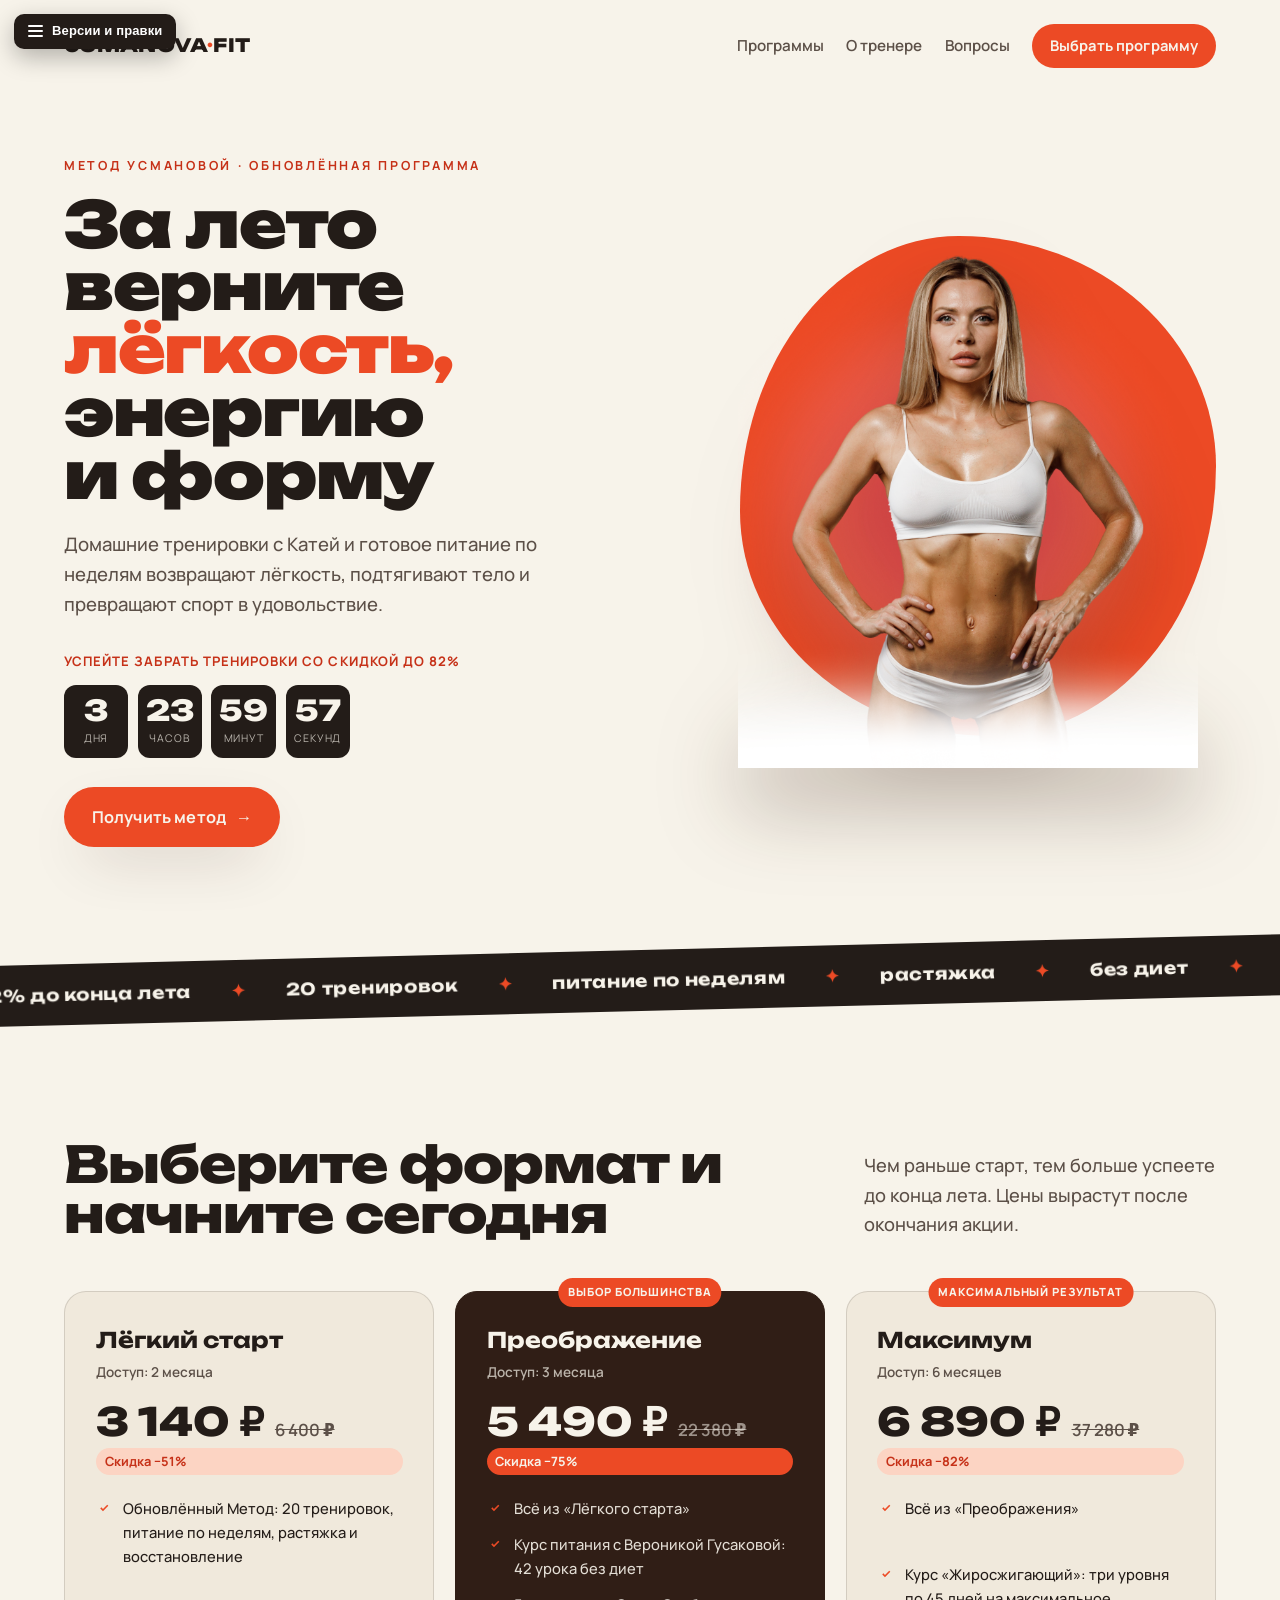
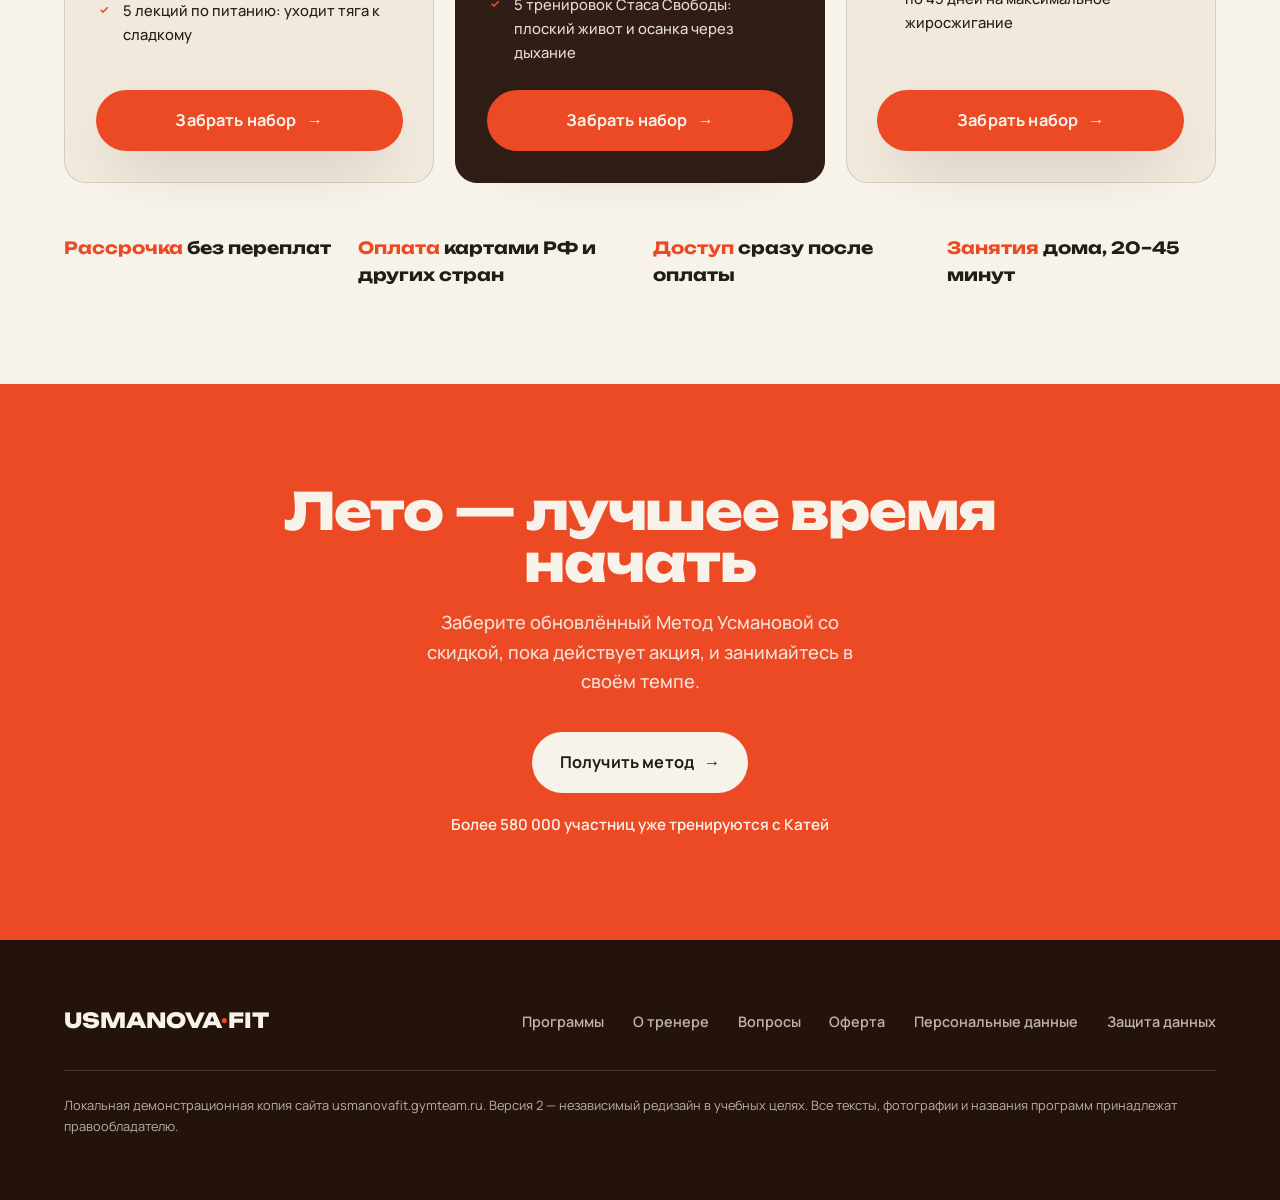
==== site/maysale2026_7-v2.html @ 2be053d5 "Add offline mirror of usmanovafit landing plus redesigned v2 Mirror the usmanovafit.gymteam.ru landi" ====
<!DOCTYPE html>
<html lang="ru">
<head>
<meta charset="utf-8">
<meta name="viewport" content="width=device-width, initial-scale=1">
<title>USMANOVA·FIT — Метод Усмановой со скидкой до 82%</title>
<meta name="description" content="Обновлённый Метод Усмановой: домашние тренировки и питание. Успейте забрать со скидкой до 82%.">
<link rel="stylesheet" href="assets/fonts/fonts.css">
<link rel="stylesheet" href="assets/v2/style.css">
</head>
<body>
<header class="wrap topbar">
  <a href="mainpage-v2.html" class="brand">USMANOVA<span>·</span>FIT</a>
  <nav class="topbar__cta">
    <a href="mainpage-v2.html#programs" class="topbar__link">Программы</a>
    <a href="mainpage-v2.html#about" class="topbar__link">О тренере</a>
    <a href="mainpage-v2.html#faq" class="topbar__link">Вопросы</a>
    <a href="maysale2026_7-v2.html" class="btn btn--flame" style="padding:.7em 1.2em; font-size:.92rem">Выбрать программу</a>
  </nav>
</header>
<section class="offer-hero wrap">
  <div class="offer-hero__grid">
    <div>
      <p class="eyebrow rv">Метод Усмановой · обновлённая программа</p>
      <h1 class="rv" style="margin-top:1rem">За лето верните<br><span class="flame">лёгкость,</span> энергию<br>и форму</h1>
      <p class="offer-hero__lead rv rv-d1">Домашние тренировки с Катей и готовое питание по неделям возвращают лёгкость, подтягивают тело и превращают спорт в удовольствие.</p>
      <div class="countdown rv rv-d1">
        <span class="countdown__lbl">Успейте забрать тренировки со скидкой до 82%</span>
        <div class="cd" data-days="4">
          <div class="cd__cell" data-u="d"><div class="cd__n">4</div><div class="cd__u">дня</div></div>
          <div class="cd__cell" data-u="h"><div class="cd__n">01</div><div class="cd__u">часов</div></div>
          <div class="cd__cell" data-u="m"><div class="cd__n">17</div><div class="cd__u">минут</div></div>
          <div class="cd__cell" data-u="s"><div class="cd__n">08</div><div class="cd__u">секунд</div></div>
        </div>
      </div>
      <div class="hero__actions rv rv-d2" style="margin-top:1.8rem">
        <a href="#tariffs" class="btn btn--flame">Получить метод <span class="btn__arrow">→</span></a>
      </div>
    </div>
    <div class="offer-hero__media rv rv-d1">
      <div class="hero__blob"></div>
      <img class="offer-hero__ph" src="assets/fs-thb01.getcourse.ru/thumb_481964f1ff.png" alt="Катя Усманова">
    </div>
  </div>
</section>

<div class="marq" aria-hidden="true"><div class="marq__row">
  <span>−82% до конца лета</span><span>20 тренировок</span><span>питание по неделям</span><span>растяжка</span><span>без диет</span><span>рассрочка</span>
  <span>−82% до конца лета</span><span>20 тренировок</span><span>питание по неделям</span><span>растяжка</span><span>без диет</span><span>рассрочка</span>
</div></div>

<section class="tariffs wrap" id="tariffs">
  <a id="form" style="position:relative; top:-90px"></a>
  <div class="sec-head">
    <h2 class="rv">Выберите формат и начните сегодня</h2>
    <p class="rv rv-d1">Чем раньше старт, тем больше успеете до конца лета. Цены вырастут после окончания акции.</p>
  </div>
  <div class="tgrid">
    <div class="tcard rv">
      <div class="tcard__name">Лёгкий старт</div>
      <div class="tcard__period">Доступ: 2 месяца</div>
      <div class="tcard__price"><span class="tcard__new">3 140 ₽</span><span class="tcard__old">6 400 ₽</span></div>
      <div class="tcard__disc">Скидка −51%</div>
      <ul class="tfeat"><li>Обновлённый Метод: 20 тренировок, питание по неделям, растяжка и восстановление</li><li>5 лекций по питанию: уходит тяга к сладкому</li></ul>
      <a href="#" class="btn btn--flame">Забрать набор <span class="btn__arrow">→</span></a>
    </div>
    <div class="tcard tcard--feat rv"><div class="tcard__flag">Выбор большинства</div>
      <div class="tcard__name">Преображение</div>
      <div class="tcard__period">Доступ: 3 месяца</div>
      <div class="tcard__price"><span class="tcard__new">5 490 ₽</span><span class="tcard__old">22 380 ₽</span></div>
      <div class="tcard__disc">Скидка −75%</div>
      <ul class="tfeat"><li>Всё из «Лёгкого старта»</li><li>Курс питания с Вероникой Гусаковой: 42 урока без диет</li><li>5 тренировок Стаса Свободы: плоский живот и осанка через дыхание</li></ul>
      <a href="#" class="btn btn--flame">Забрать набор <span class="btn__arrow">→</span></a>
    </div>
    <div class="tcard rv"><div class="tcard__flag">Максимальный результат</div>
      <div class="tcard__name">Максимум</div>
      <div class="tcard__period">Доступ: 6 месяцев</div>
      <div class="tcard__price"><span class="tcard__new">6 890 ₽</span><span class="tcard__old">37 280 ₽</span></div>
      <div class="tcard__disc">Скидка −82%</div>
      <ul class="tfeat"><li>Всё из «Преображения»</li><li>Курс «Жиросжигающий»: три уровня по 45 дней на максимальное жиросжигание</li></ul>
      <a href="#" class="btn btn--flame">Забрать набор <span class="btn__arrow">→</span></a>
    </div></div>
  <div class="guar">
    <div class="guar__i rv"><span>Рассрочка</span> без переплат</div>
    <div class="guar__i rv rv-d1"><span>Оплата</span> картами РФ и других стран</div>
    <div class="guar__i rv rv-d2"><span>Доступ</span> сразу после оплаты</div>
    <div class="guar__i rv rv-d3"><span>Занятия</span> дома, 20–45 минут</div>
  </div>
</section>

<section class="final">
  <div class="wrap">
    <h2 class="rv">Лето — лучшее время начать</h2>
    <p class="rv rv-d1">Заберите обновлённый Метод Усмановой со скидкой, пока действует акция, и занимайтесь в своём темпе.</p>
    <a href="#tariffs" class="btn btn--bone rv rv-d1">Получить метод <span class="btn__arrow">→</span></a>
    <small class="rv rv-d2">Более 580 000 участниц уже тренируются с Катей</small>
  </div>
</section>
<footer class="foot">
  <div class="wrap">
    <div class="foot__top">
      <div class="foot__brand">USMANOVA<span>·</span>FIT</div>
      <nav class="foot__links">
        <a href="mainpage-v2.html#programs">Программы</a>
        <a href="mainpage-v2.html#about">О тренере</a>
        <a href="mainpage-v2.html#faq">Вопросы</a>
        <a href="oferta_fitnes-v2.html">Оферта</a>
        <a href="personaldata-v2.html">Персональные данные</a>
        <a href="protection_fitnes-v2.html">Защита данных</a>
      </nav>
    </div>
    <div class="foot__legal">
      Локальная демонстрационная копия сайта usmanovafit.gymteam.ru. Версия&nbsp;2 — независимый редизайн в учебных целях. Все тексты, фотографии и названия программ принадлежат правообладателю.
    </div>
  </div>
</footer>

<!-- order modal -->
<div class="modal" id="orderModal" role="dialog" aria-modal="true" aria-labelledby="orderPlan" hidden>
  <div class="modal__backdrop" data-close></div>
  <div class="modal__dialog">
    <button class="modal__close" type="button" data-close aria-label="Закрыть">&times;</button>
    <div class="modal__order">
      <p class="modal__eyebrow">Оформление заказа</p>
      <div class="modal__plan" id="orderPlan">—</div>
      <div class="modal__meta" id="orderMeta"></div>
      <div class="modal__price">
        <span class="modal__new" id="orderNew"></span>
        <span class="modal__old" id="orderOld"></span>
        <span class="modal__disc" id="orderDisc"></span>
      </div>
      <form class="modal__form" id="orderForm" novalidate>
        <input type="text" name="name" placeholder="Ваше имя" required autocomplete="name">
        <input type="tel" name="phone" placeholder="Телефон" required autocomplete="tel">
        <input type="email" name="email" placeholder="E-mail" required autocomplete="email">
        <button type="submit" class="btn btn--flame">Перейти к оплате <span class="btn__arrow">→</span></button>
      </form>
      <p class="modal__note">Демонстрационная копия сайта — реальная оплата не производится.</p>
    </div>
    <div class="modal__success" hidden>
      <div class="modal__okico">
        <svg width="30" height="30" viewBox="0 0 24 24" fill="none"><path d="M5 12.5l4.5 4.5L19 7" stroke="#fff" stroke-width="2.6" stroke-linecap="round" stroke-linejoin="round"/></svg>
      </div>
      <h3>Заявка принята!</h3>
      <p>Мы свяжемся с вами и поможем оформить набор «<span id="okPlan"></span>».<br>Это демонстрация — оплата не производится.</p>
      <button type="button" class="btn btn--bone" data-close>Хорошо</button>
    </div>
  </div>
</div>

<!-- site-menu: versions + changes -->
<div id="siteMenu" class="smenu">
  <button class="smenu__toggle" type="button" aria-label="Версии и правки">
    <span class="smenu__bars"><i></i><i></i><i></i></span> Версии и правки
  </button>
  <div class="smenu__panel">
    <div class="smenu__label">Версия страницы</div>
    <div class="smenu__versions">
      <a class="smenu__ver" data-v="1" href="#">V1<small>Копия оригинала</small></a>
      <a class="smenu__ver" data-v="2" href="#">V2<small>Редизайн</small></a>
    </div>
    <div class="smenu__label">Отличия от оригинала</div>
    <ul class="smenu__list">
      <li><b>Плавная прокрутка</b> по якорям страницы.</li>
      <li><b>Фикс кнопки «Выбрать программу»</b> — на оригинале ведёт на несуществующий якорь <code>#form</code>.</li>
      <li><b>Починена модалка заказа</b> — на оригинале кнопки «Забрать набор» шлют форму на недоступный бэкенд; здесь показывается демо-подтверждение.</li>
      <li><b>V2 — полностью новый дизайн</b> сайта.</li>
    </ul>
  </div>
</div>
<script src="assets/v2/site.js"></script>
</body>
</html>
---- site/assets/fonts/fonts.css ----
/* Manrope cyrillic */
@font-face {
  font-family: 'Manrope';
  font-style: normal;
  font-weight: 400 800;
  font-display: swap;
  src: url(manrope-cyrillic.woff2) format('woff2');
  unicode-range: U+0301, U+0400-045F, U+0490-0491, U+04B0-04B1, U+2116;
}
/* Manrope latin */
@font-face {
  font-family: 'Manrope';
  font-style: normal;
  font-weight: 400 800;
  font-display: swap;
  src: url(manrope-latin.woff2) format('woff2');
  unicode-range: U+0000-00FF, U+0131, U+0152-0153, U+02BB-02BC, U+02C6, U+02DA, U+02DC, U+0304, U+0308, U+0329, U+2000-206F, U+20AC, U+2122, U+2191, U+2193, U+2212, U+2215, U+FEFF, U+FFFD;
}
/* Unbounded cyrillic */
@font-face {
  font-family: 'Unbounded';
  font-style: normal;
  font-weight: 400 900;
  font-display: swap;
  src: url(unbounded-cyrillic.woff2) format('woff2');
  unicode-range: U+0301, U+0400-045F, U+0490-0491, U+04B0-04B1, U+2116;
}
/* Unbounded latin */
@font-face {
  font-family: 'Unbounded';
  font-style: normal;
  font-weight: 400 900;
  font-display: swap;
  src: url(unbounded-latin.woff2) format('woff2');
  unicode-range: U+0000-00FF, U+0131, U+0152-0153, U+02BB-02BC, U+02C6, U+02DA, U+02DC, U+0304, U+0308, U+0329, U+2000-206F, U+20AC, U+2122, U+2191, U+2193, U+2212, U+2215, U+FEFF, U+FFFD;
}
---- site/assets/v2/style.css ----
@import url("menu.css");
/* ============ tokens ============ */
:root{
  --bone:      oklch(0.965 0.013 85);
  --bone-2:    oklch(0.935 0.018 82);
  --bone-3:    oklch(0.905 0.022 80);
  --ink:       oklch(0.235 0.014 55);
  --ink-soft:  oklch(0.44 0.02 55);
  --flame:     oklch(0.635 0.205 34);
  --flame-deep:oklch(0.545 0.19 32);
  --flame-tint:oklch(0.9 0.05 45);
  --espresso:  oklch(0.255 0.032 45);
  --espresso-2:oklch(0.205 0.03 45);
  --line:      oklch(0.235 0.014 55 / .14);
  --shadow:    0 22px 60px -24px oklch(0.235 0.05 45 / .45);
  --edge: clamp(1.15rem, 5vw, 6rem);
  --maxw: 1280px;
}
*{box-sizing:border-box}
html{scroll-behavior:smooth}
body{
  margin:0; background:var(--bone); color:var(--ink);
  font-family:"Manrope", system-ui, -apple-system, Arial, sans-serif;
  font-size:clamp(1rem,0.95rem + 0.25vw,1.14rem); line-height:1.62;
  -webkit-font-smoothing:antialiased; text-rendering:optimizeLegibility;
  overflow-x:hidden;
}
h1,h2,h3{font-family:"Unbounded", system-ui, sans-serif; margin:0; line-height:1.0; letter-spacing:-0.02em; font-weight:800}
p{margin:0}
a{color:inherit}
img{display:block; max-width:100%}
.wrap{max-width:var(--maxw); margin-inline:auto; padding-inline:var(--edge)}
.flame{color:var(--flame)}
.eyebrow{font-family:"Manrope"; font-weight:700; font-size:.78rem; letter-spacing:.22em;
  text-transform:uppercase; color:var(--flame-deep)}

/* ============ buttons ============ */
.btn{display:inline-flex; align-items:center; gap:.6em; border:0; cursor:pointer;
  font-family:"Manrope"; font-weight:700; font-size:1.02rem; letter-spacing:.01em;
  padding:1.05em 1.7em; border-radius:999px; text-decoration:none;
  transition:transform .5s cubic-bezier(.16,1,.3,1), background-color .25s, color .25s, box-shadow .5s cubic-bezier(.16,1,.3,1)}
.btn--flame{background:var(--flame); color:var(--bone); box-shadow:var(--shadow)}
.btn--flame:hover{background:var(--flame-deep); transform:translateY(-3px); box-shadow:0 30px 70px -26px oklch(0.545 0.19 32 / .6)}
.btn--ghost{background:transparent; color:var(--ink); border:1.5px solid var(--line)}
.btn--ghost:hover{border-color:var(--ink); transform:translateY(-3px)}
.btn--bone{background:var(--bone); color:var(--ink)}
.btn--bone:hover{transform:translateY(-3px); box-shadow:0 24px 60px -28px oklch(0 0 0 / .4)}
.btn__arrow{transition:transform .5s cubic-bezier(.16,1,.3,1)}
.btn:hover .btn__arrow{transform:translateX(4px)}

/* ============ top bar ============ */
.topbar{position:relative; z-index:5; display:flex; align-items:center; justify-content:space-between;
  padding-block:1.5rem; gap:1rem}
.brand{font-family:"Unbounded"; font-weight:800; font-size:1.15rem; letter-spacing:.02em; text-decoration:none}
.brand span{color:var(--flame)}
.topbar__cta{display:flex; align-items:center; gap:1.4rem}
.topbar__link{text-decoration:none; font-weight:600; font-size:.95rem; color:var(--ink-soft)}
.topbar__link:hover{color:var(--ink)}
@media(max-width:720px){ .topbar__link{display:none} }

/* ============ hero ============ */
.hero{position:relative; padding-top:clamp(1rem,3vw,2.5rem); padding-bottom:clamp(3rem,7vw,7rem)}
.hero__grid{display:grid; grid-template-columns:1.15fr .85fr; gap:clamp(1.5rem,4vw,4rem); align-items:center}
.hero__title{font-size:clamp(2.7rem,3.2vw + 2rem,6.2rem); font-weight:900; line-height:.96}
.hero__title .line{display:block; overflow:hidden}
.hero__title .line > span{display:block}
.hero__lead{margin-top:clamp(1.3rem,2vw,2rem); max-width:34ch; font-size:clamp(1.05rem,1rem + .3vw,1.25rem);
  color:var(--ink-soft); font-weight:500}
.hero__actions{margin-top:2.2rem; display:flex; flex-wrap:wrap; gap:.9rem 1rem; align-items:center}
.hero__note{margin-top:1.1rem; font-size:.85rem; color:var(--ink-soft); font-weight:600; opacity:.8}
.hero__stats{margin-top:clamp(2rem,4vw,3.2rem); display:flex; flex-wrap:wrap; gap:clamp(1.4rem,3vw,3rem);
  padding-top:1.6rem; border-top:1px solid var(--line)}
.stat__num{font-family:"Unbounded"; font-weight:800; font-size:clamp(1.5rem,1rem + 1.4vw,2.2rem); line-height:1}
.stat__lbl{font-size:.82rem; color:var(--ink-soft); font-weight:600; margin-top:.35rem; letter-spacing:.01em}
.hero__media{position:relative; align-self:stretch; min-height:clamp(340px,42vw,560px)}
.hero__blob{position:absolute; inset:auto 0 0 0; top:6%; left:8%; right:0;
  aspect-ratio:1/1.05; background:var(--flame); border-radius:46% 54% 47% 53% / 55% 46% 54% 45%;
  filter:none}
.hero__ph{position:absolute; z-index:2; bottom:0; left:50%; transform:translateX(-50%);
  width:min(112%,540px); filter:drop-shadow(0 40px 40px oklch(0.235 0.05 45 / .28))}
.hero__tag{position:absolute; z-index:3; right:-2%; top:14%; background:var(--bone); color:var(--ink);
  border-radius:14px; padding:.75rem 1rem; box-shadow:var(--shadow); font-weight:700; font-size:.9rem;
  display:flex; align-items:center; gap:.55rem}
.hero__tag b{font-family:"Unbounded"; font-size:1.05rem}
.hero__tag .dot{width:.55rem;height:.55rem;border-radius:50%;background:var(--flame)}
@media(max-width:880px){
  .hero__grid{grid-template-columns:1fr}
  .hero__media{order:-1; min-height:min(78vw,460px); margin-inline:auto; width:min(100%,460px)}
  .hero__lead{max-width:none}
}

/* ============ marquee ============ */
.marq{background:var(--ink); color:var(--bone); overflow:hidden; padding-block:1.05rem;
  transform:rotate(-1.4deg); margin-block:clamp(1rem,3vw,2.5rem); width:106%; margin-left:-3%}
.marq__row{display:flex; gap:2.5rem; white-space:nowrap; width:max-content; animation:scroll 34s linear infinite; will-change:transform}
.marq__row span{font-family:"Unbounded"; font-weight:700; font-size:1.05rem; letter-spacing:.04em; display:inline-flex; align-items:center; gap:2.5rem}
.marq__row span::after{content:"✦"; color:var(--flame)}
@keyframes scroll{to{transform:translateX(-50%)}}
@media(prefers-reduced-motion:reduce){ .marq__row{animation:none} }

/* ============ manifesto (drenched) ============ */
.manifesto{background:var(--flame); color:var(--bone); padding-block:clamp(3.5rem,8vw,7rem)}
.manifesto__big{font-size:clamp(2rem,3vw + 1.2rem,4.4rem); font-weight:800; max-width:16ch; line-height:1.02}
.manifesto__big .u{color:oklch(0.9 0.05 45)}
.manifesto__grid{margin-top:clamp(2.4rem,5vw,4rem); display:grid;
  grid-template-columns:repeat(auto-fit,minmax(220px,1fr)); gap:clamp(1.4rem,3vw,2.5rem)}
.mcard__n{font-family:"Unbounded"; font-weight:700; font-size:1rem; opacity:.7}
.mcard h3{font-size:1.3rem; margin-top:.7rem; margin-bottom:.5rem; color:var(--bone)}
.mcard p{color:oklch(0.965 0.013 85 / .82); font-size:.98rem; font-weight:500}

/* ============ about ============ */
.about{background:var(--espresso); color:var(--bone); padding-block:clamp(3.5rem,8vw,7.5rem)}
.about__grid{display:grid; grid-template-columns:.9fr 1.1fr; gap:clamp(2rem,5vw,5rem); align-items:center}
.about__media{position:relative}
.about__ph{width:100%; border-radius:20px; background:oklch(0.3 0.03 45)}
.about__badge{position:absolute; right:-6%; bottom:8%; background:var(--flame); color:var(--bone);
  border-radius:16px; padding:1rem 1.2rem; box-shadow:var(--shadow); max-width:180px}
.about__badge b{font-family:"Unbounded"; font-size:1.9rem; display:block; line-height:1}
.about__badge span{font-size:.82rem; font-weight:600; opacity:.9}
.about h2{font-size:clamp(1.9rem,2vw + 1.4rem,3.4rem); color:var(--bone); margin-bottom:1.3rem}
.about__lead{color:oklch(0.965 0.013 85 / .8); max-width:52ch; margin-bottom:1.8rem; font-weight:500}
.creds{list-style:none; margin:0; padding:0; display:grid; gap:.9rem}
.creds li{display:flex; gap:.9rem; align-items:flex-start; font-weight:600; color:oklch(0.965 0.013 85 / .92)}
.creds svg{flex:none; margin-top:.15rem}
@media(max-width:820px){ .about__grid{grid-template-columns:1fr} .about__media{max-width:400px} .about__badge{right:auto; left:8%} }

/* ============ programs ============ */
.programs{padding-block:clamp(3.5rem,8vw,7rem)}
.sec-head{display:flex; flex-wrap:wrap; align-items:end; justify-content:space-between; gap:1.2rem; margin-bottom:clamp(2rem,4vw,3.4rem)}
.sec-head h2{font-size:clamp(2rem,2.2vw + 1.4rem,3.8rem); max-width:16ch}
.sec-head p{color:var(--ink-soft); max-width:32ch; font-weight:500}
.pgrid{display:grid; grid-template-columns:repeat(12,1fr); gap:clamp(.9rem,1.5vw,1.4rem)}
.pcard{grid-column:span 4; background:var(--bone-2); border-radius:20px; overflow:hidden;
  display:flex; flex-direction:column; text-decoration:none; color:inherit; position:relative;
  border:1px solid var(--line);
  transition:transform .5s cubic-bezier(.16,1,.3,1), box-shadow .5s cubic-bezier(.16,1,.3,1), background-color .3s}
.pcard:hover{transform:translateY(-6px); box-shadow:var(--shadow); background:var(--bone)}
.pcard__media{aspect-ratio:1/1; background:var(--bone-3); position:relative; overflow:hidden}
.pcard__media img{width:100%; height:100%; object-fit:cover; object-position:top center;
  transition:transform .7s cubic-bezier(.16,1,.3,1)}
.pcard:hover .pcard__media img{transform:scale(1.05)}
.pcard__tag{position:absolute; top:.9rem; left:.9rem; z-index:2; background:var(--ink); color:var(--bone);
  font-size:.68rem; font-weight:700; letter-spacing:.1em; text-transform:uppercase; padding:.4em .7em; border-radius:999px}
.pcard__tag--flame{background:var(--flame)}
.pcard__body{padding:1.3rem 1.4rem 1.5rem; display:flex; flex-direction:column; flex:1}
.pcard__goal{font-size:.76rem; font-weight:700; letter-spacing:.06em; text-transform:uppercase; color:var(--flame-deep); margin-bottom:.5rem}
.pcard h3{font-family:"Unbounded"; font-weight:600; font-size:1.15rem; letter-spacing:-.01em; margin-bottom:.5rem}
.pcard p{font-size:.92rem; color:var(--ink-soft); font-weight:500; flex:1}
.pcard__more{margin-top:1rem; font-weight:700; font-size:.9rem; color:var(--ink); display:inline-flex; gap:.4rem; align-items:center}
.pcard__more .a{color:var(--flame); transition:transform .5s cubic-bezier(.16,1,.3,1)}
.pcard:hover .pcard__more .a{transform:translateX(4px)}
/* flagship + bestseller span */
.pcard--flag{grid-column:span 8; flex-direction:row}
.pcard--flag .pcard__media{aspect-ratio:auto; width:44%; min-height:340px}
.pcard--flag .pcard__body{justify-content:center; padding:clamp(1.5rem,3vw,2.6rem)}
.pcard--flag .pcard__goal{color:var(--flame-deep)}
.pcard--flag h3{font-size:clamp(1.6rem,1rem + 1.6vw,2.4rem); font-weight:700}
.pcard--flag p{font-size:1.02rem; max-width:38ch}
.pcard--wide{grid-column:span 4}
@media(max-width:900px){
  .pcard{grid-column:span 6}
  .pcard--flag{grid-column:span 12}
}
@media(max-width:560px){
  .pcard, .pcard--flag, .pcard--wide{grid-column:span 12}
  .pcard--flag{flex-direction:column}
  .pcard--flag .pcard__media{width:100%; min-height:0; aspect-ratio:16/11}
}

/* ============ faq ============ */
.faq{padding-block:clamp(3.5rem,8vw,7rem); background:var(--bone-2)}
.faq__grid{display:grid; grid-template-columns:.7fr 1.3fr; gap:clamp(1.5rem,4vw,4rem); align-items:start}
.faq h2{font-size:clamp(2rem,2vw + 1.4rem,3.4rem); position:sticky; top:2rem}
.acc{border-top:1px solid var(--line)}
.acc__item{border-bottom:1px solid var(--line)}
.acc__q{width:100%; background:none; border:0; cursor:pointer; text-align:left; padding:1.35rem 0;
  display:flex; gap:1.2rem; align-items:center; justify-content:space-between;
  font-family:"Manrope"; font-weight:700; font-size:clamp(1rem,.95rem + .3vw,1.18rem); color:var(--ink)}
.acc__ico{flex:none; width:1.5rem; height:1.5rem; position:relative; transition:transform .4s cubic-bezier(.16,1,.3,1)}
.acc__ico::before,.acc__ico::after{content:""; position:absolute; background:var(--flame); border-radius:2px}
.acc__ico::before{top:50%; left:0; right:0; height:2px; transform:translateY(-50%)}
.acc__ico::after{left:50%; top:0; bottom:0; width:2px; transform:translateX(-50%); transition:transform .4s cubic-bezier(.16,1,.3,1)}
.acc__item.open .acc__ico{transform:rotate(180deg)}
.acc__item.open .acc__ico::after{transform:translateX(-50%) scaleY(0)}
.acc__panel{display:grid; grid-template-rows:0fr; transition:grid-template-rows .45s cubic-bezier(.16,1,.3,1)}
.acc__item.open .acc__panel{grid-template-rows:1fr}
.acc__panel > div{overflow:hidden}
.acc__panel p{padding-bottom:1.4rem; color:var(--ink-soft); font-weight:500; max-width:60ch}
@media(max-width:760px){ .faq__grid{grid-template-columns:1fr} .faq h2{position:static} }

/* ============ final cta ============ */
.final{background:var(--flame); color:var(--bone); padding-block:clamp(3.5rem,8vw,7rem); text-align:center}
.final h2{font-size:clamp(2.1rem,2vw + 1.6rem,4.6rem); color:var(--bone); max-width:18ch; margin-inline:auto}
.final p{margin-top:1.2rem; margin-inline:auto; max-width:40ch; color:oklch(0.965 0.013 85 / .9); font-weight:500}
.final .btn{margin-top:2.2rem}
.final small{display:block; margin-top:1.3rem; opacity:.85; font-weight:600}

/* ============ footer ============ */
.foot{background:var(--espresso-2); color:oklch(0.965 0.013 85 / .7); padding-block:clamp(2.5rem,5vw,4rem)}
.foot__top{display:flex; flex-wrap:wrap; justify-content:space-between; gap:1.5rem; align-items:center; margin-bottom:2rem}
.foot__brand{font-family:"Unbounded"; font-weight:800; font-size:1.3rem; color:var(--bone)}
.foot__brand span{color:var(--flame)}
.foot__links{display:flex; flex-wrap:wrap; gap:1.2rem 1.8rem}
.foot__links a{text-decoration:none; font-weight:600; font-size:.9rem; color:oklch(0.965 0.013 85 / .72)}
.foot__links a:hover{color:var(--bone)}
.foot__legal{font-size:.8rem; border-top:1px solid oklch(0.965 0.013 85 / .14); padding-top:1.5rem; line-height:1.6}

/* ============ reveal ============ */
.rv{opacity:0; transform:translateY(26px); transition:opacity .8s cubic-bezier(.16,1,.3,1), transform .8s cubic-bezier(.16,1,.3,1)}
.rv.in{opacity:1; transform:none}
.rv-d1{transition-delay:.08s}.rv-d2{transition-delay:.16s}.rv-d3{transition-delay:.24s}
@media(prefers-reduced-motion:reduce){ .rv{opacity:1; transform:none; transition:none} html{scroll-behavior:auto} }

/* ================= OFFER (maysale) ================= */
.offer-hero{padding-block:clamp(2rem,5vw,4.5rem) clamp(2.5rem,5vw,4rem)}
.offer-hero__grid{display:grid; grid-template-columns:1.1fr .9fr; gap:clamp(1.5rem,4vw,4rem); align-items:center}
.offer-hero h1{font-size:clamp(2.4rem,3vw + 1.6rem,5.4rem); font-weight:900; line-height:.98}
.offer-hero__lead{margin-top:1.4rem; max-width:40ch; color:var(--ink-soft); font-weight:500; font-size:clamp(1.02rem,1rem + .2vw,1.2rem)}
.offer-hero__media{position:relative}
.offer-hero__media .hero__blob{top:0; left:4%}
.offer-hero__ph{position:relative; z-index:2; width:min(100%,460px); margin-inline:auto;
  filter:drop-shadow(0 40px 40px oklch(0.235 0.05 45 / .28))}
/* countdown */
.countdown{margin-top:2rem; display:flex; flex-wrap:wrap; align-items:center; gap:.8rem 1rem}
.countdown__lbl{font-weight:700; color:var(--flame-deep); font-size:.82rem; letter-spacing:.08em; text-transform:uppercase; width:100%}
.cd{display:flex; gap:.6rem}
.cd__cell{background:var(--ink); color:var(--bone); border-radius:12px; padding:.7rem .5rem; min-width:64px; text-align:center}
.cd__n{font-family:"Unbounded"; font-weight:800; font-size:clamp(1.4rem,1rem + 1vw,2rem); line-height:1}
.cd__u{font-size:.66rem; text-transform:uppercase; letter-spacing:.08em; opacity:.7; margin-top:.3rem}
/* tariffs */
.tariffs{padding-block:clamp(3rem,7vw,6rem)}
.tgrid{display:grid; grid-template-columns:repeat(3,1fr); gap:clamp(1rem,1.6vw,1.5rem); align-items:stretch}
.tcard{background:var(--bone-2); border:1px solid var(--line); border-radius:22px; padding:clamp(1.5rem,2.4vw,2.2rem);
  display:flex; flex-direction:column; position:relative;
  transition:transform .5s cubic-bezier(.16,1,.3,1), box-shadow .5s cubic-bezier(.16,1,.3,1)}
.tcard:hover{transform:translateY(-6px); box-shadow:var(--shadow)}
.tcard--feat{background:var(--espresso); color:var(--bone); border-color:var(--espresso)}
.tcard--feat .tcard__name{color:var(--bone)}
.tcard--feat .tfeat li{color:oklch(0.965 0.013 85 / .9)}
.tcard--feat .tcard__old{color:oklch(0.965 0.013 85 / .55)}
.tcard__flag{position:absolute; top:-.85rem; left:50%; transform:translateX(-50%); white-space:nowrap;
  background:var(--flame); color:var(--bone); font-size:.7rem; font-weight:800; letter-spacing:.08em;
  text-transform:uppercase; padding:.45em .9em; border-radius:999px; box-shadow:var(--shadow)}
.tcard__name{font-family:"Unbounded"; font-weight:700; font-size:1.35rem; margin-bottom:.2rem}
.tcard__period{font-size:.85rem; color:var(--ink-soft); font-weight:600; margin-bottom:1.2rem}
.tcard--feat .tcard__period{color:oklch(0.965 0.013 85 / .7)}
.tcard__price{display:flex; align-items:baseline; gap:.7rem; margin-bottom:.3rem}
.tcard__new{font-family:"Unbounded"; font-weight:800; font-size:clamp(1.8rem,1rem + 1.8vw,2.6rem); line-height:1}
.tcard__old{text-decoration:line-through; color:var(--ink-soft); font-weight:600; font-size:1.05rem}
.tcard__disc{display:inline-block; background:var(--flame-tint); color:var(--flame-deep); font-weight:700;
  font-size:.8rem; padding:.25em .7em; border-radius:999px; margin-bottom:1.4rem}
.tcard--feat .tcard__disc{background:var(--flame); color:var(--bone)}
.tfeat{list-style:none; margin:0 0 1.6rem; padding:0; display:grid; gap:.75rem; flex:1}
.tfeat li{display:flex; gap:.6rem; align-items:flex-start; font-size:.92rem; font-weight:500; color:var(--ink)}
.tfeat li::before{content:""; flex:none; width:1.1rem; height:1.1rem; margin-top:.15rem; border-radius:50%;
  background:var(--flame); -webkit-mask:url("data:image/svg+xml,%3Csvg xmlns='http://www.w3.org/2000/svg' viewBox='0 0 20 20'%3E%3Cpath fill='black' d='M8.2 13.1 5 9.9l1.3-1.3 1.9 1.9 5-5L14.5 6.8z'/%3E%3C/svg%3E") center/contain no-repeat;
  mask:url("data:image/svg+xml,%3Csvg xmlns='http://www.w3.org/2000/svg' viewBox='0 0 20 20'%3E%3Cpath fill='black' d='M8.2 13.1 5 9.9l1.3-1.3 1.9 1.9 5-5L14.5 6.8z'/%3E%3C/svg%3E") center/contain no-repeat}
.tcard .btn{width:100%; justify-content:center}
@media(max-width:820px){ .tgrid{grid-template-columns:1fr; max-width:440px; margin-inline:auto} .offer-hero__grid{grid-template-columns:1fr} .offer-hero__media{order:-1; max-width:360px; margin-inline:auto} }
/* guarantees strip */
.guar{display:grid; grid-template-columns:repeat(auto-fit,minmax(210px,1fr)); gap:clamp(1rem,2vw,1.8rem); margin-top:clamp(2rem,4vw,3.5rem)}
.guar__i{font-family:"Unbounded"; font-weight:700; font-size:1.05rem; margin-bottom:.4rem}
.guar__i span{color:var(--flame)}
.guar p{font-size:.92rem; color:var(--ink-soft); font-weight:500}

/* ================= LEGAL ================= */
.legal{padding-block:clamp(2.5rem,5vw,4.5rem) clamp(3.5rem,7vw,6rem)}
.legal__head{max-width:var(--maxw); margin-inline:auto; padding-inline:var(--edge); margin-bottom:clamp(2rem,4vw,3rem)}
.legal__eyebrow{font-weight:700; font-size:.78rem; letter-spacing:.22em; text-transform:uppercase; color:var(--flame-deep)}
.legal__head h1{font-size:clamp(2rem,2vw + 1.4rem,3.6rem); margin-top:1rem; max-width:20ch}
.legal__doc{max-width:74ch; margin-inline:auto; padding-inline:var(--edge)}
.legal__doc h2{font-family:"Unbounded"; font-weight:700; font-size:clamp(1.3rem,1rem + .8vw,1.7rem);
  margin:2.4rem 0 .9rem; letter-spacing:-.01em}
.legal__doc h3{font-family:"Unbounded"; font-weight:600; font-size:1.15rem; margin:1.8rem 0 .7rem}
.legal__doc p{margin-bottom:1rem; color:oklch(0.3 0.015 55); line-height:1.7}
.legal__doc ul{margin:0 0 1.2rem; padding-left:1.3rem}
.legal__doc li{margin-bottom:.5rem; color:oklch(0.3 0.015 55); line-height:1.65}
.legal__doc a{color:var(--flame-deep); text-decoration:underline; text-underline-offset:2px}
.legal__doc strong{font-weight:700; color:var(--ink)}
.legal__doc h2:first-child, .legal__doc h1:first-child{margin-top:0}

/* ================= ORDER MODAL ================= */
.modal{position:fixed; inset:0; z-index:100000; display:none; align-items:center; justify-content:center; padding:1.2rem}
.modal.open{display:flex}
.modal__backdrop{position:absolute; inset:0; background:oklch(0.2 0.03 45 / .55); opacity:0; transition:opacity .3s ease}
.modal.open .modal__backdrop{opacity:1}
.modal__dialog{position:relative; z-index:1; width:min(100%,460px); background:var(--bone); color:var(--ink);
  border-radius:22px; padding:clamp(1.6rem,4vw,2.4rem); box-shadow:0 40px 90px -28px oklch(0.2 0.06 45 / .6);
  max-height:calc(100dvh - 2.4rem); overflow:auto;
  opacity:0; transform:translateY(16px) scale(.985);
  transition:opacity .3s ease, transform .5s cubic-bezier(.16,1,.3,1)}
.modal.open .modal__dialog{opacity:1; transform:none}
.modal__close{position:absolute; top:.9rem; right:.9rem; width:2.3rem; height:2.3rem; border-radius:50%; border:0;
  cursor:pointer; background:var(--bone-3); color:var(--ink); font-size:1.4rem; line-height:1;
  display:flex; align-items:center; justify-content:center; transition:background-color .2s, color .2s, transform .3s cubic-bezier(.16,1,.3,1)}
.modal__close:hover{background:var(--flame); color:var(--bone); transform:rotate(90deg)}
.modal__eyebrow{font-weight:700; font-size:.74rem; letter-spacing:.2em; text-transform:uppercase; color:var(--flame-deep)}
.modal__plan{font-family:"Unbounded"; font-weight:700; font-size:clamp(1.5rem,1rem + 1.4vw,2rem); line-height:1.05;
  letter-spacing:-.01em; margin:.5rem 0 .3rem}
.modal__meta{font-size:.9rem; color:var(--ink-soft); font-weight:600}
.modal__price{display:flex; align-items:baseline; flex-wrap:wrap; gap:.6rem; margin-top:1.1rem;
  padding-top:1.1rem; border-top:1px solid var(--line)}
.modal__new{font-family:"Unbounded"; font-weight:800; font-size:1.9rem; line-height:1}
.modal__old{text-decoration:line-through; color:var(--ink-soft); font-weight:600}
.modal__disc{margin-left:auto; background:var(--flame-tint); color:var(--flame-deep); font-weight:700;
  font-size:.82rem; padding:.25em .7em; border-radius:999px}
.modal__form{display:grid; gap:.65rem; margin-top:1.5rem}
.modal__form input{width:100%; padding:.9rem 1rem; border-radius:12px; border:1.5px solid var(--line);
  background:var(--bone-2); font-family:inherit; font-size:1rem; color:var(--ink); transition:border-color .2s}
.modal__form input::placeholder{color:oklch(0.55 0.02 55)}
.modal__form input:focus{outline:none; border-color:var(--flame); background:var(--bone)}
.modal__form .btn{width:100%; justify-content:center; margin-top:.3rem}
.modal__note{font-size:.76rem; color:var(--ink-soft); margin-top:.9rem; text-align:center}
.modal__success{text-align:center; padding:.6rem 0 .2rem}
.modal__okico{width:3.4rem; height:3.4rem; margin:0 auto 1rem; border-radius:50%; background:var(--flame);
  display:flex; align-items:center; justify-content:center}
.modal__success h3{font-family:"Unbounded"; font-weight:700; font-size:1.5rem; margin-bottom:.6rem}
.modal__success p{color:var(--ink-soft); font-weight:500; margin-bottom:1.4rem}
.modal__success .btn{margin-inline:auto}
@media(prefers-reduced-motion:reduce){ .modal__dialog,.modal__backdrop{transition:none} .modal__close:hover{transform:none} }
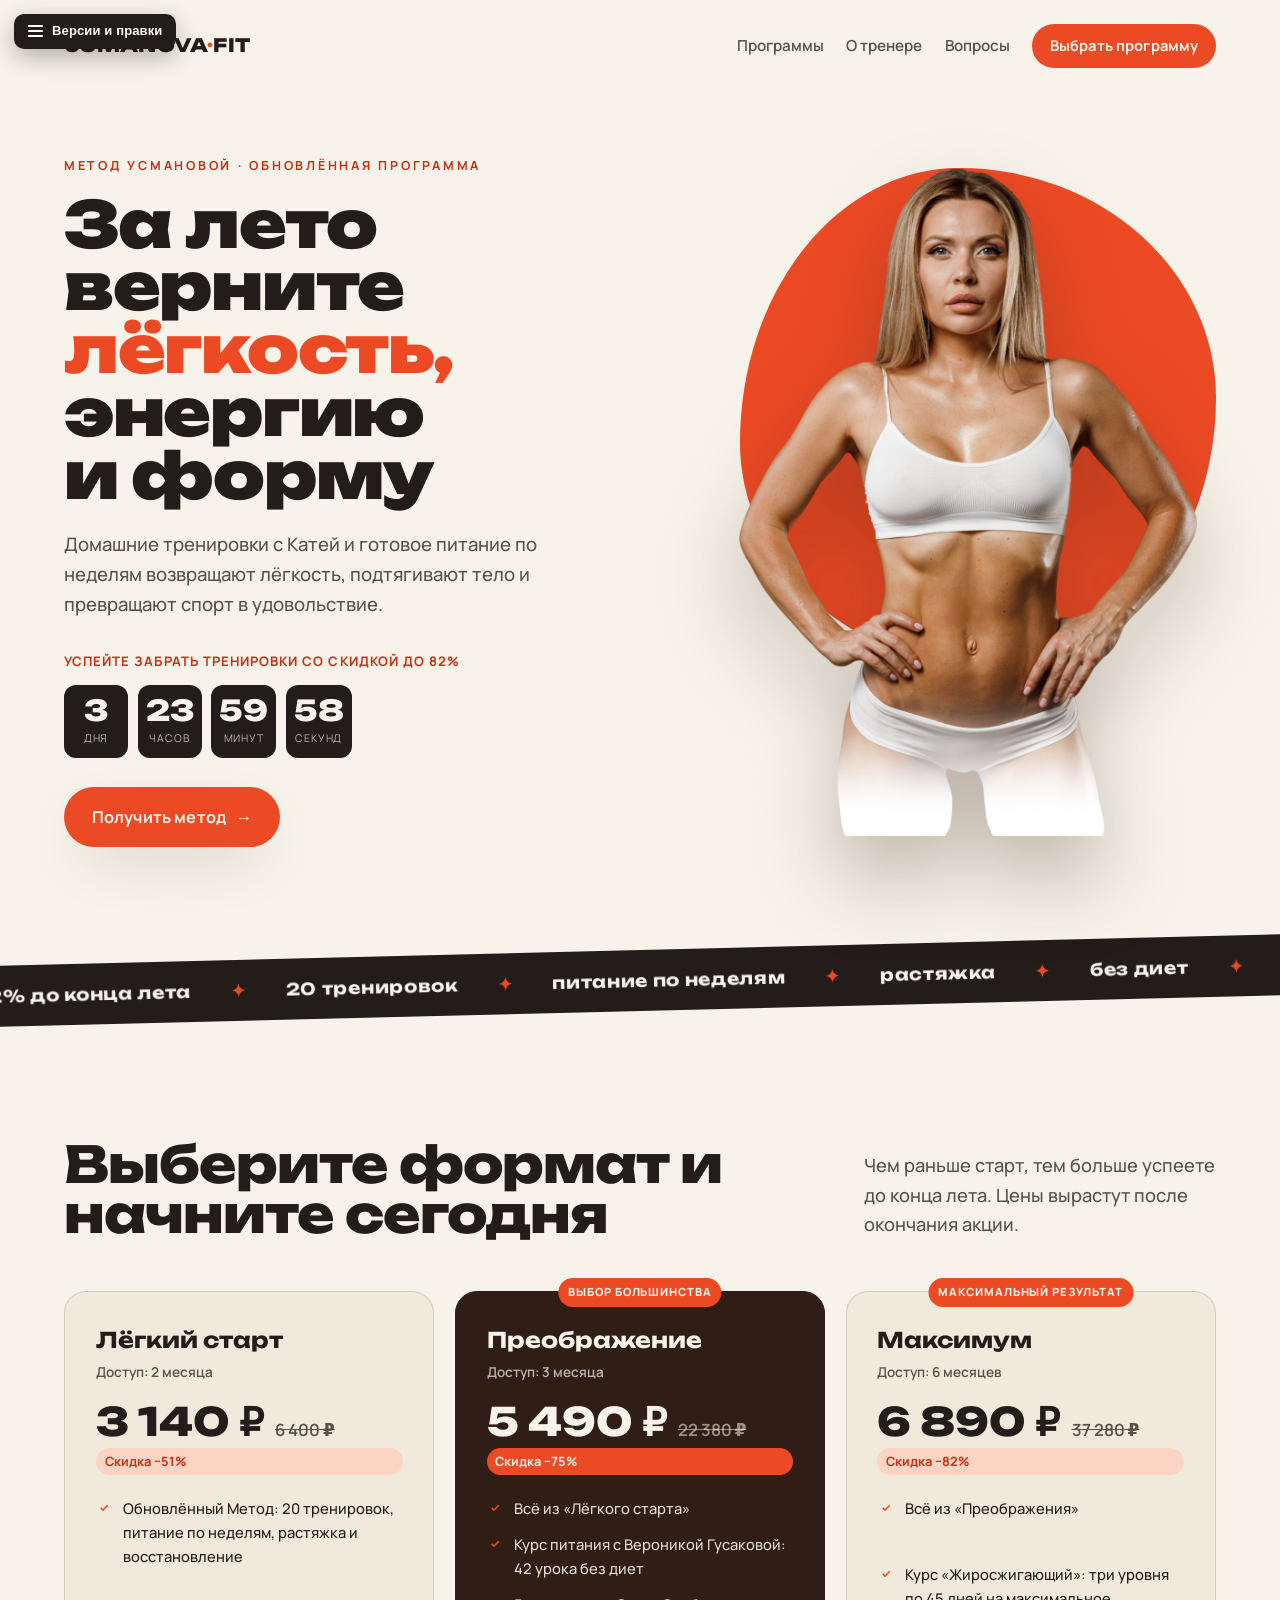
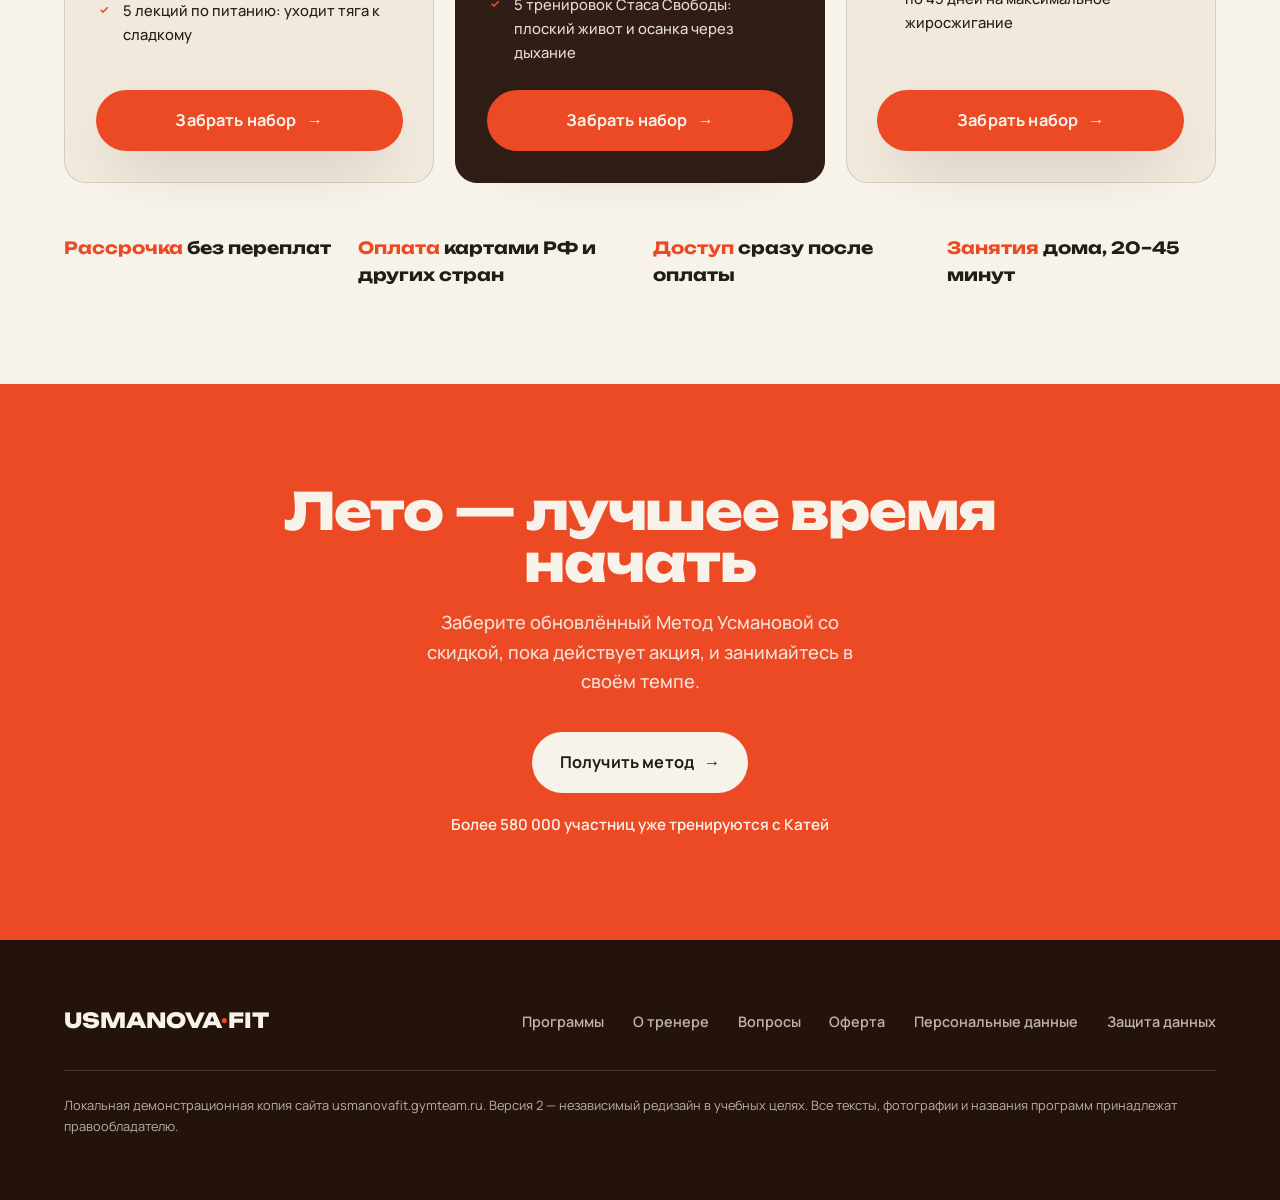
==== commit 06ba8210: "Use clean cutout photos and fix v2 mobile hero composition - Swap the hero (main) and portrait (abou" ====
--- a/site/maysale2026_7-v2.html
+++ b/site/maysale2026_7-v2.html
@@ -39,7 +39,7 @@
     </div>
     <div class="offer-hero__media rv rv-d1">
       <div class="hero__blob"></div>
-      <img class="offer-hero__ph" src="assets/fs-thb01.getcourse.ru/thumb_481964f1ff.png" alt="Катя Усманова">
+      <img class="offer-hero__ph" src="fixed_assets/thumb_481964f1ff-Photoroom.png" alt="Катя Усманова">
     </div>
   </div>
 </section>
--- a/site/assets/v2/style.css
+++ b/site/assets/v2/style.css
@@ -318,3 +318,53 @@
 .modal__success p{color:var(--ink-soft); font-weight:500; margin-bottom:1.4rem}
 .modal__success .btn{margin-inline:auto}
 @media(prefers-reduced-motion:reduce){ .modal__dialog,.modal__backdrop{transition:none} .modal__close:hover{transform:none} }
+
+/* ================= MOBILE TUNING (≤600px / ≤380px) ================= */
+@media (max-width:600px){
+  /* Push the top bar below the floating "Версии и правки" menu so it doesn't cover the logo */
+  .topbar{padding-top:4.2rem}
+
+  /* Hero: shrink oversized display type so lines fit and never clip */
+  .hero__title{font-size:clamp(2rem, 8.5vw, 2.9rem)}
+  .hero__title .line{overflow:visible}          /* wrapped lines were being cut off */
+  .offer-hero h1{font-size:clamp(1.9rem, 7.8vw, 3rem)}
+  .manifesto__big{font-size:clamp(1.7rem, 7.4vw, 2.4rem)}
+  .final h2{font-size:clamp(1.9rem, 8vw, 2.8rem)}
+  .sec-head h2, .about h2, .faq h2, .legal__head h1{font-size:clamp(1.7rem, 7vw, 2.6rem)}
+
+  /* Hero media: contain the whole cutout in a compact square so the face clears
+     the header and the blob no longer overlaps the copy below it */
+  .hero__media{order:-1; width:min(78%,300px); aspect-ratio:1/1; height:auto; min-height:0;
+    margin:.25rem auto 1.9rem; position:relative}
+  .hero__blob{inset:0; top:0; left:0; right:0; width:100%; height:100%; aspect-ratio:auto}
+  .hero__ph{top:auto; bottom:0; left:0; right:0; margin-inline:auto; transform:none;
+    width:auto; height:100%; max-width:100%}
+  /* The floating "13 программ" tag clipped past the screen edge — pin it inside, bottom-left */
+  .hero__tag{right:auto; left:0; top:auto; bottom:2%; font-size:.8rem; padding:.55rem .8rem}
+  .hero__tag b{font-size:.95rem}
+
+  /* Stats: a bit more breathing room when they wrap */
+  .hero__stats{gap:1.1rem 1.6rem}
+  .stat{min-width:8rem}
+
+  /* Countdown: let the four cells share the row instead of overflowing */
+  .cd{gap:.4rem; width:100%}
+  .cd__cell{min-width:0; flex:1; padding:.6rem .25rem}
+
+  /* Program cards: comfortable single-column reading on the flagship tile */
+  .pcard--flag h3{font-size:1.5rem}
+
+  /* Section padding a touch tighter on small screens */
+  .manifesto, .about, .programs, .faq, .final, .tariffs{padding-block:clamp(2.6rem,10vw,3.5rem)}
+
+  /* Slightly stronger marquee tilt reads better on narrow screens */
+  .marq{transform:rotate(-2deg)}
+}
+
+@media (max-width:380px){
+  .hero__title{font-size:1.8rem}
+  .offer-hero h1{font-size:1.75rem}
+  .brand{font-size:1.05rem}
+  /* keep the top-bar CTA from crowding the brand */
+  .topbar__cta .btn{padding:.6em 1em; font-size:.86rem}
+}
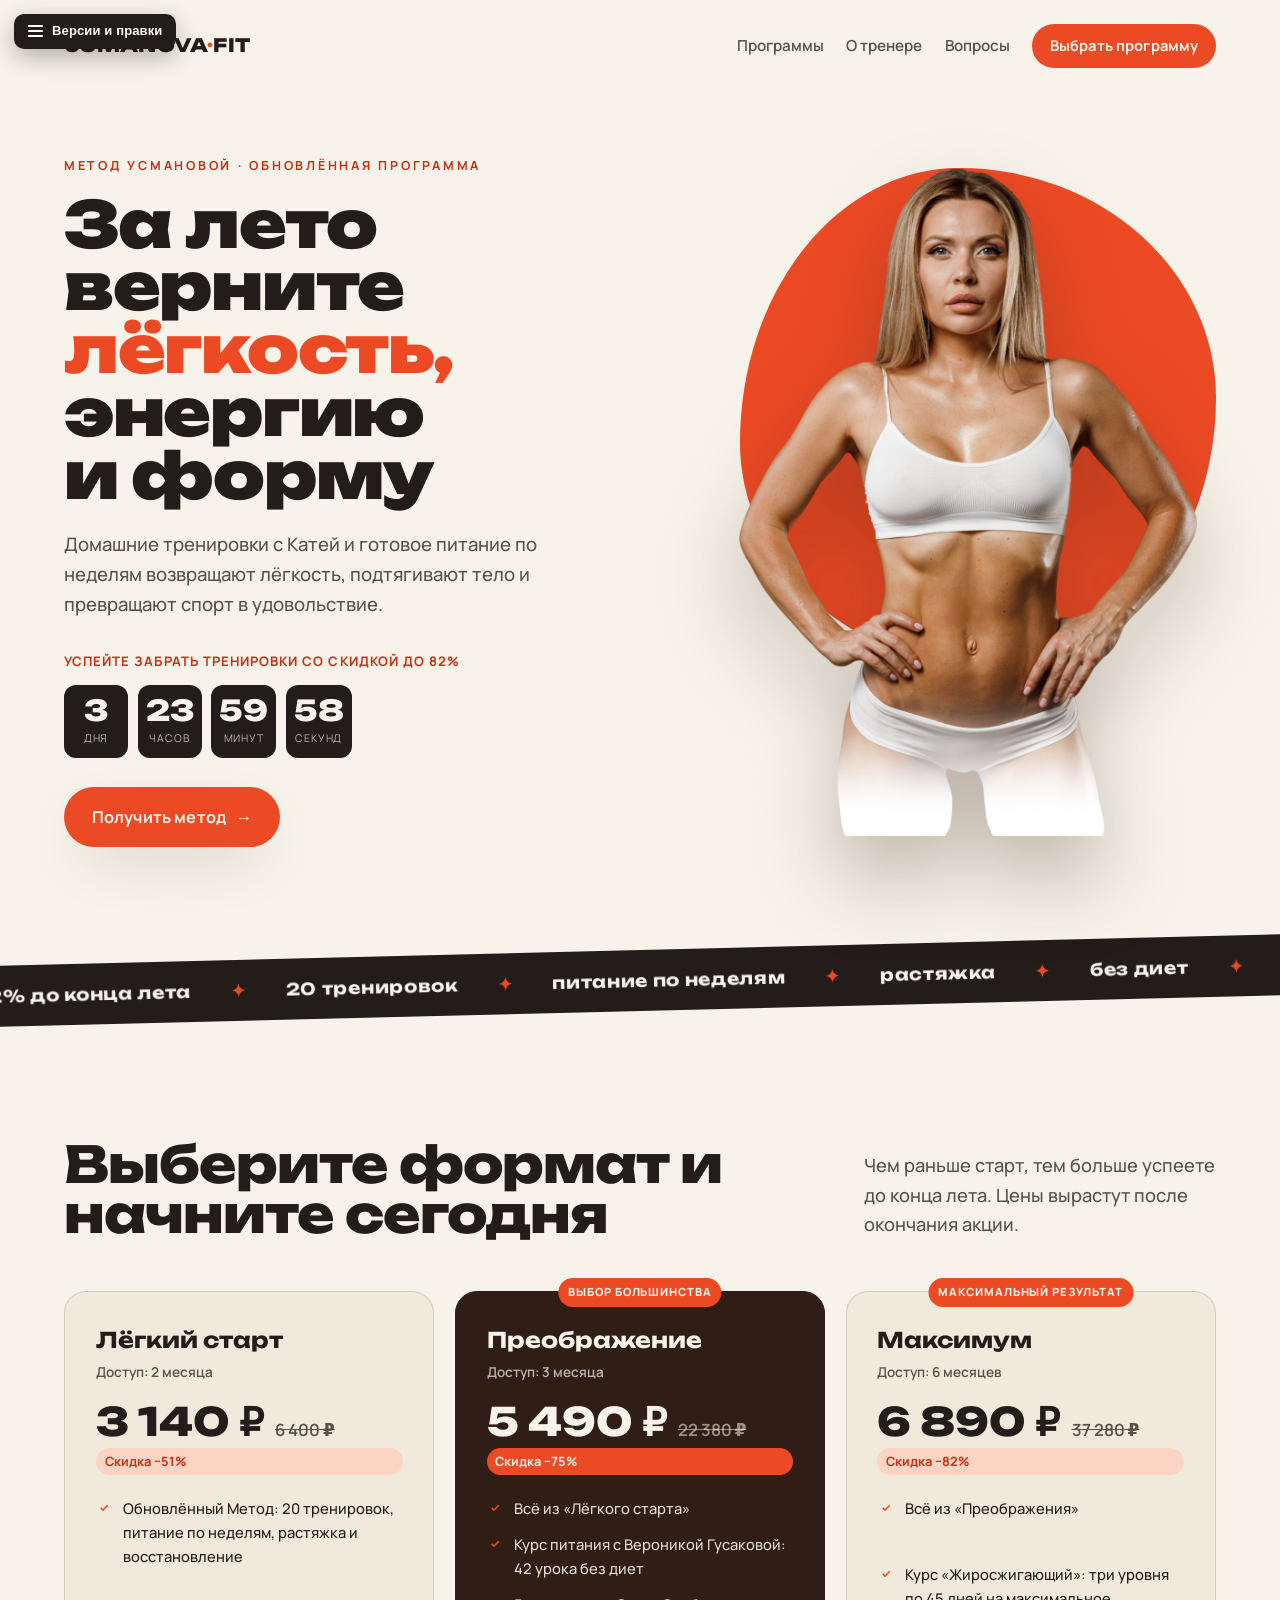
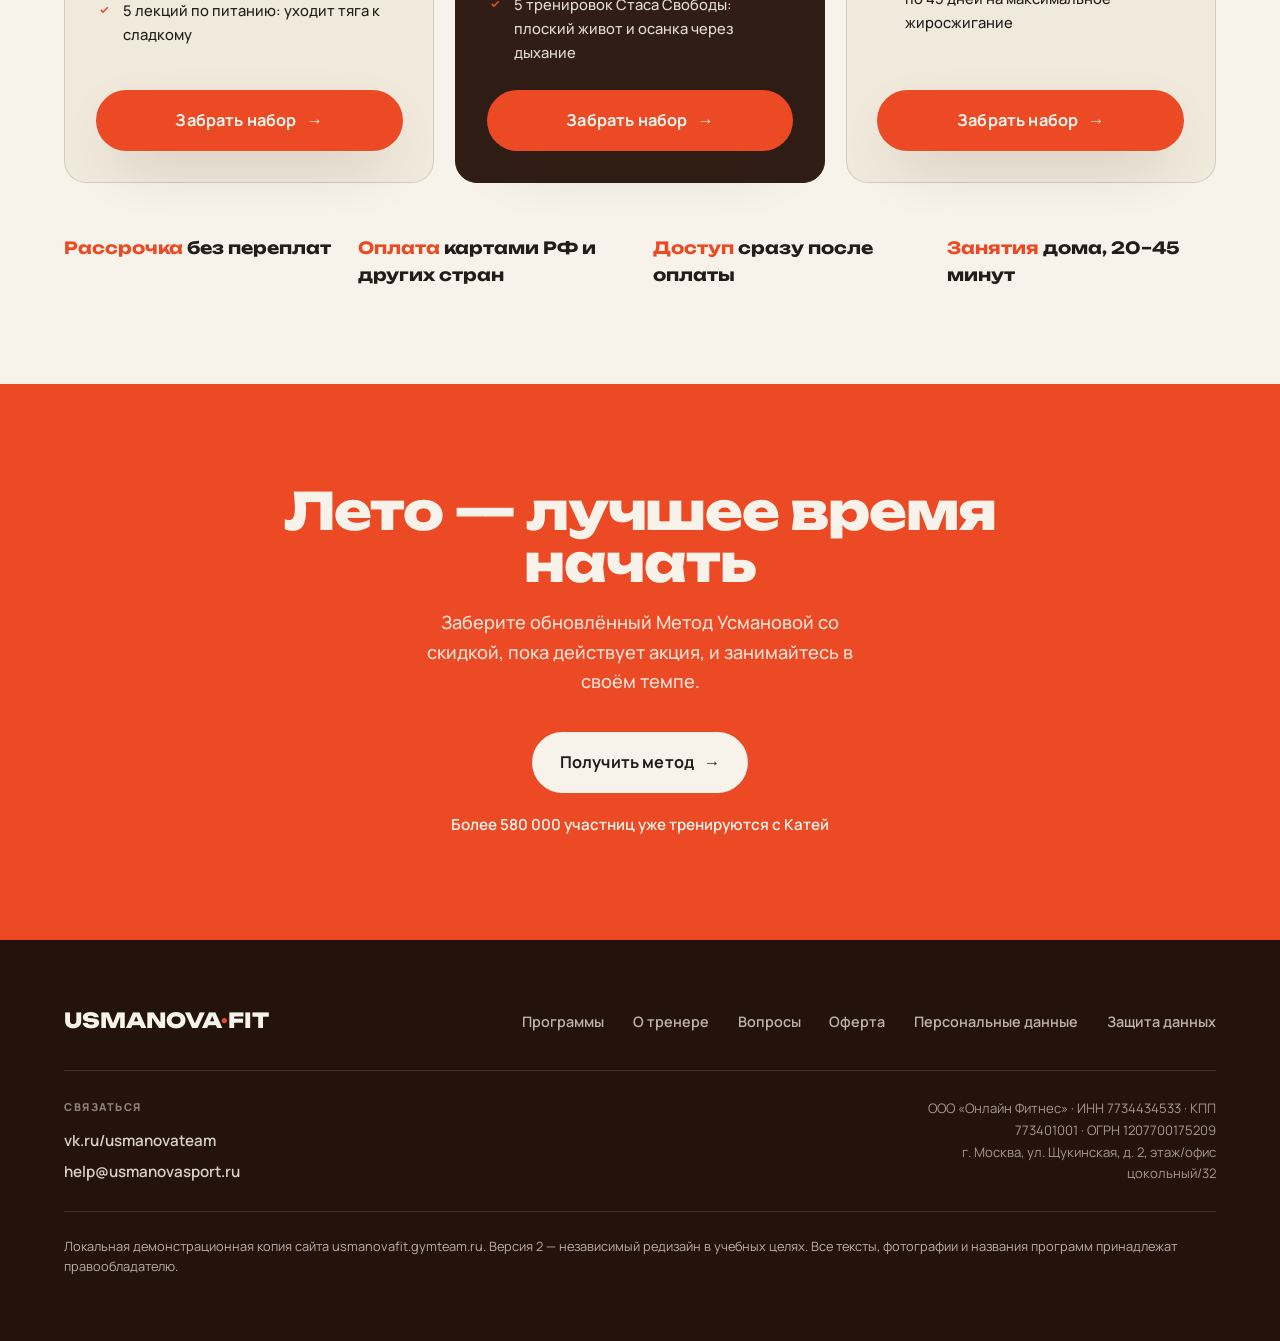
==== commit d9e7b9fb: "Restore high-value content cut from V2 Add the conversion-relevant blocks that the redesign had drop" ====
--- a/site/maysale2026_7-v2.html
+++ b/site/maysale2026_7-v2.html
@@ -109,6 +109,17 @@
         <a href="protection_fitnes-v2.html">Защита данных</a>
       </nav>
     </div>
+    <div class="foot__contacts">
+      <div class="foot__col">
+        <div class="foot__label">Связаться</div>
+        <a href="https://vk.ru/usmanovateam" target="_blank" rel="noopener">vk.ru/usmanovateam</a>
+        <a href="mailto:help@usmanovasport.ru">help@usmanovasport.ru</a>
+      </div>
+      <div class="foot__company">
+        ООО «Онлайн Фитнес» · ИНН 7734434533 · КПП 773401001 · ОГРН 1207700175209<br>
+        г. Москва, ул. Щукинская, д. 2, этаж/офис цокольный/32
+      </div>
+    </div>
     <div class="foot__legal">
       Локальная демонстрационная копия сайта usmanovafit.gymteam.ru. Версия&nbsp;2 — независимый редизайн в учебных целях. Все тексты, фотографии и названия программ принадлежат правообладателю.
     </div>
--- a/site/assets/v2/style.css
+++ b/site/assets/v2/style.css
@@ -72,12 +72,16 @@
   padding-top:1.6rem; border-top:1px solid var(--line)}
 .stat__num{font-family:"Unbounded"; font-weight:800; font-size:clamp(1.5rem,1rem + 1.4vw,2.2rem); line-height:1}
 .stat__lbl{font-size:.82rem; color:var(--ink-soft); font-weight:600; margin-top:.35rem; letter-spacing:.01em}
-.hero__media{position:relative; align-self:stretch; min-height:clamp(340px,42vw,560px)}
+.hero__media{position:relative; align-self:center; width:100%; max-width:31rem;
+  aspect-ratio:1/1; margin-inline:auto; min-height:0}
 .hero__blob{position:absolute; inset:auto 0 0 0; top:6%; left:8%; right:0;
   aspect-ratio:1/1.05; background:var(--flame); border-radius:46% 54% 47% 53% / 55% 46% 54% 45%;
   filter:none}
-.hero__ph{position:absolute; z-index:2; bottom:0; left:50%; transform:translateX(-50%);
-  width:min(112%,540px); filter:drop-shadow(0 40px 40px oklch(0.235 0.05 45 / .28))}
+/* mainpage hero: blob fills the square media so the photo sits inside the circle */
+.hero .hero__blob{inset:0; top:0; left:0; right:0; width:100%; height:100%; aspect-ratio:auto}
+.hero__ph{position:absolute; z-index:2; top:auto; bottom:0; left:0; right:0; margin-inline:auto;
+  transform:none; width:auto; height:100%; max-width:100%;
+  filter:drop-shadow(0 30px 34px oklch(0.235 0.05 45 / .28))}
 .hero__tag{position:absolute; z-index:3; right:-2%; top:14%; background:var(--bone); color:var(--ink);
   border-radius:14px; padding:.75rem 1rem; box-shadow:var(--shadow); font-weight:700; font-size:.9rem;
   display:flex; align-items:center; gap:.55rem}
@@ -85,7 +89,7 @@
 .hero__tag .dot{width:.55rem;height:.55rem;border-radius:50%;background:var(--flame)}
 @media(max-width:880px){
   .hero__grid{grid-template-columns:1fr}
-  .hero__media{order:-1; min-height:min(78vw,460px); margin-inline:auto; width:min(100%,460px)}
+  .hero__media{order:-1; max-width:26rem}
   .hero__lead{max-width:none}
 }
 
@@ -332,13 +336,9 @@
   .final h2{font-size:clamp(1.9rem, 8vw, 2.8rem)}
   .sec-head h2, .about h2, .faq h2, .legal__head h1{font-size:clamp(1.7rem, 7vw, 2.6rem)}
 
-  /* Hero media: contain the whole cutout in a compact square so the face clears
-     the header and the blob no longer overlaps the copy below it */
-  .hero__media{order:-1; width:min(78%,300px); aspect-ratio:1/1; height:auto; min-height:0;
-    margin:.25rem auto 1.9rem; position:relative}
-  .hero__blob{inset:0; top:0; left:0; right:0; width:100%; height:100%; aspect-ratio:auto}
-  .hero__ph{top:auto; bottom:0; left:0; right:0; margin-inline:auto; transform:none;
-    width:auto; height:100%; max-width:100%}
+  /* Hero media: compact square + margin so the face clears the header and the
+     blob no longer overlaps the copy below it (blob/photo handled by base rules) */
+  .hero__media{width:min(78%,300px); margin:.25rem auto 1.9rem}
   /* The floating "13 программ" tag clipped past the screen edge — pin it inside, bottom-left */
   .hero__tag{right:auto; left:0; top:auto; bottom:2%; font-size:.8rem; padding:.55rem .8rem}
   .hero__tag b{font-size:.95rem}
@@ -368,3 +368,42 @@
   /* keep the top-bar CTA from crowding the brand */
   .topbar__cta .btn{padding:.6em 1em; font-size:.86rem}
 }
+
+/* ================= RESULTS ================= */
+.results{background:var(--bone-2); padding-block:clamp(3rem,7vw,6rem)}
+.results__title{font-size:clamp(1.9rem,2vw + 1.4rem,3.4rem); max-width:20ch; margin-top:.8rem}
+.results__lead{color:var(--ink-soft); max-width:46ch; margin-top:1rem; font-weight:500}
+.results__row{margin-top:clamp(2rem,4vw,3rem); display:grid;
+  grid-template-columns:repeat(auto-fit,minmax(170px,1fr)); gap:clamp(1.5rem,3vw,2.5rem);
+  padding-top:1.8rem; border-top:1px solid var(--line)}
+.rstat__n{font-family:"Unbounded"; font-weight:800; font-size:clamp(2rem,1rem + 2vw,3rem); line-height:1}
+.rstat__l{margin-top:.5rem; color:var(--ink-soft); font-weight:600; font-size:.92rem}
+.results__live{margin-top:clamp(1.8rem,3vw,2.4rem); display:inline-flex; align-items:center; gap:.6rem;
+  font-weight:600; font-size:.9rem; color:var(--ink-soft)}
+.results__live .pulse{width:.6rem; height:.6rem; border-radius:50%; background:var(--flame);
+  box-shadow:0 0 0 0 oklch(0.635 0.205 34 / .5); animation:pulse 2s ease-out infinite}
+@keyframes pulse{70%{box-shadow:0 0 0 8px oklch(0.635 0.205 34 / 0)}100%{box-shadow:0 0 0 0 oklch(0.635 0.205 34 / 0)}}
+@media(prefers-reduced-motion:reduce){ .results__live .pulse{animation:none} }
+
+/* ================= WARRANTY (guarantees) ================= */
+.warranty{background:var(--espresso); color:var(--bone); padding-block:clamp(3.5rem,8vw,7rem)}
+.warranty h2{font-size:clamp(1.9rem,2vw + 1.4rem,3.4rem); color:var(--bone); max-width:20ch}
+.warranty__lead{color:oklch(0.965 0.013 85 / .8); max-width:48ch; margin-top:1rem;
+  margin-bottom:clamp(2.2rem,4vw,3.4rem); font-weight:500}
+.warranty__grid{display:grid; grid-template-columns:repeat(auto-fit,minmax(270px,1fr)); gap:clamp(1.7rem,3vw,2.8rem)}
+.warranty__item{display:flex; gap:.95rem; align-items:flex-start}
+.warranty__ico{width:2.3rem; height:2.3rem; border-radius:50%; flex:none;
+  background:oklch(0.635 0.205 34 / .2); display:flex; align-items:center; justify-content:center}
+.warranty__item h3{font-family:"Unbounded"; font-weight:600; font-size:1.06rem; color:var(--bone); margin-bottom:.4rem}
+.warranty__item p{color:oklch(0.965 0.013 85 / .72); font-size:.92rem; font-weight:500; line-height:1.55}
+
+/* ================= FOOTER CONTACTS ================= */
+.foot__contacts{display:flex; flex-wrap:wrap; justify-content:space-between; gap:1.6rem 2.5rem;
+  padding-top:1.7rem; margin-bottom:1.6rem; border-top:1px solid oklch(0.965 0.013 85 / .14)}
+.foot__col{display:flex; flex-direction:column; gap:.45rem}
+.foot__label{font-size:.68rem; font-weight:800; letter-spacing:.14em; text-transform:uppercase;
+  color:oklch(0.965 0.013 85 / .5); margin-bottom:.35rem}
+.foot__col a{color:oklch(0.965 0.013 85 / .85); text-decoration:none; font-weight:600; font-size:.95rem}
+.foot__col a:hover{color:var(--bone)}
+.foot__company{font-size:.82rem; color:oklch(0.965 0.013 85 / .6); line-height:1.65; max-width:42ch; text-align:right}
+@media(max-width:600px){ .foot__company{text-align:left} .foot__contacts{gap:1.4rem} }
